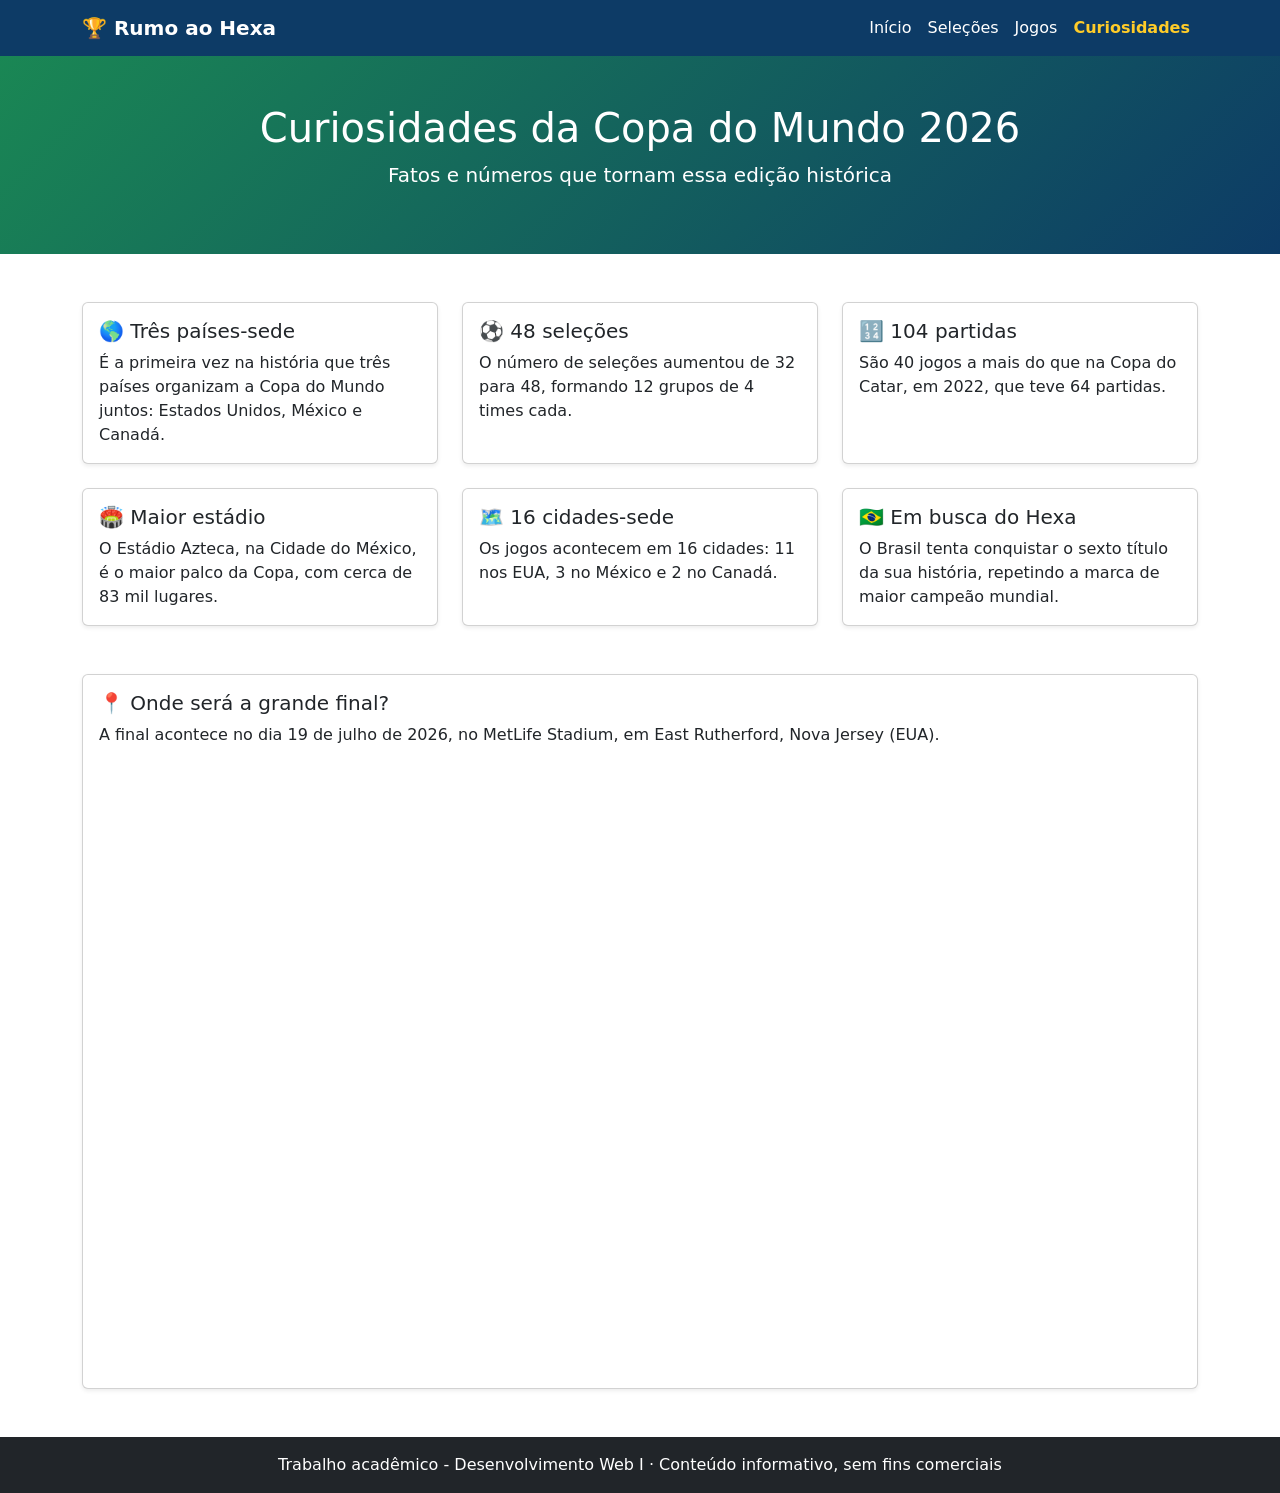
==== curiosidades.html @ 150e867f "ajusta estrutura de pastas" ====
<!DOCTYPE html>
<html lang="pt-br">
<head>
  <meta charset="UTF-8">
  <meta name="viewport" content="width=device-width, initial-scale=1.0">
  <title>Curiosidades - Copa do Mundo 2026</title>

  <!-- Esta página usa o Bootstrap para deixar o layout responsivo -->
  <link href="https://cdn.jsdelivr.net/npm/bootstrap@5.3.3/dist/css/bootstrap.min.css" rel="stylesheet">

  <!-- Um pouquinho de CSS próprio, só para manter as cores do site -->
  <style>
    .bg-copa {
      background: linear-gradient(135deg, #1a8754, #0d3b66);
    }
    .navbar-copa {
      background-color: #0d3b66;
    }
    .navbar-copa .nav-link {
      color: #fff !important;
    }
    .navbar-copa .nav-link.active {
      color: #ffcc29 !important;
      font-weight: bold;
    }
  </style>
</head>
<body>

  <!-- Menu de navegação feito com o componente "navbar" do Bootstrap.
       Em telas pequenas, ele se transforma em um menu "sanduíche" (responsivo) -->
  <nav class="navbar navbar-expand-lg navbar-copa">
    <div class="container">
      <a class="navbar-brand text-white fw-bold" href="index.html">🏆 Rumo ao Hexa</a>
      <button class="navbar-toggler" type="button" data-bs-toggle="collapse" data-bs-target="#menuPrincipal">
        <span class="navbar-toggler-icon"></span>
      </button>
      <div class="collapse navbar-collapse" id="menuPrincipal">
        <ul class="navbar-nav ms-auto">
          <li class="nav-item"><a class="nav-link" href="index.html">Início</a></li>
          <li class="nav-item"><a class="nav-link" href="selecoes.html">Seleções</a></li>
          <li class="nav-item"><a class="nav-link" href="jogos.html">Jogos</a></li>
          <li class="nav-item"><a class="nav-link active" href="curiosidades.html">Curiosidades</a></li>
        </ul>
      </div>
    </div>
  </nav>

  <!-- Cabeçalho da página -->
  <header class="bg-copa text-white text-center py-5">
    <h1>Curiosidades da Copa do Mundo 2026</h1>
    <p class="lead">Fatos e números que tornam essa edição histórica</p>
  </header>

  <main class="container my-5">

    <!-- Cards com curiosidades. row-cols muda o número de colunas conforme o tamanho da tela:
         1 coluna no celular, 2 no tablet e 3 no computador (isso é a responsividade do Bootstrap) -->
    <div class="row row-cols-1 row-cols-md-2 row-cols-lg-3 g-4">

      <div class="col">
        <div class="card h-100 shadow-sm">
          <div class="card-body">
            <h5 class="card-title">🌎 Três países-sede</h5>
            <p class="card-text">É a primeira vez na história que três países organizam a Copa do Mundo juntos: Estados Unidos, México e Canadá.</p>
          </div>
        </div>
      </div>

      <div class="col">
        <div class="card h-100 shadow-sm">
          <div class="card-body">
            <h5 class="card-title">⚽ 48 seleções</h5>
            <p class="card-text">O número de seleções aumentou de 32 para 48, formando 12 grupos de 4 times cada.</p>
          </div>
        </div>
      </div>

      <div class="col">
        <div class="card h-100 shadow-sm">
          <div class="card-body">
            <h5 class="card-title">🔢 104 partidas</h5>
            <p class="card-text">São 40 jogos a mais do que na Copa do Catar, em 2022, que teve 64 partidas.</p>
          </div>
        </div>
      </div>

      <div class="col">
        <div class="card h-100 shadow-sm">
          <div class="card-body">
            <h5 class="card-title">🏟️ Maior estádio</h5>
            <p class="card-text">O Estádio Azteca, na Cidade do México, é o maior palco da Copa, com cerca de 83 mil lugares.</p>
          </div>
        </div>
      </div>

      <div class="col">
        <div class="card h-100 shadow-sm">
          <div class="card-body">
            <h5 class="card-title">🗺️ 16 cidades-sede</h5>
            <p class="card-text">Os jogos acontecem em 16 cidades: 11 nos EUA, 3 no México e 2 no Canadá.</p>
          </div>
        </div>
      </div>

      <div class="col">
        <div class="card h-100 shadow-sm">
          <div class="card-body">
            <h5 class="card-title">🇧🇷 Em busca do Hexa</h5>
            <p class="card-text">O Brasil tenta conquistar o sexto título da sua história, repetindo a marca de maior campeão mundial.</p>
          </div>
        </div>
      </div>

    </div>

    <!-- Seção com mapa em iframe, mostrando onde será a final -->
    <div class="row mt-5">
      <div class="col-12">
        <div class="card shadow-sm">
          <div class="card-body">
            <h5 class="card-title">📍 Onde será a grande final?</h5>
            <p class="card-text">A final acontece no dia 19 de julho de 2026, no MetLife Stadium, em East Rutherford, Nova Jersey (EUA).</p>
            <div class="ratio ratio-16x9">
              <iframe src="https://maps.google.com/maps?q=MetLife+Stadium&t=&z=12&ie=UTF8&iwloc=&output=embed"
                      title="Mapa do MetLife Stadium"
                      style="border:0;" loading="lazy"></iframe>
            </div>
          </div>
        </div>
      </div>
    </div>

  </main>

  <footer class="bg-dark text-white text-center py-3">
    <p class="mb-0">Trabalho acadêmico - Desenvolvimento Web I &middot; Conteúdo informativo, sem fins comerciais</p>
  </footer>

  <!-- Script do Bootstrap: necessário para o menu sanduíche funcionar -->
  <script src="https://cdn.jsdelivr.net/npm/bootstrap@5.3.3/dist/js/bootstrap.bundle.min.js"></script>
</body>
</html>
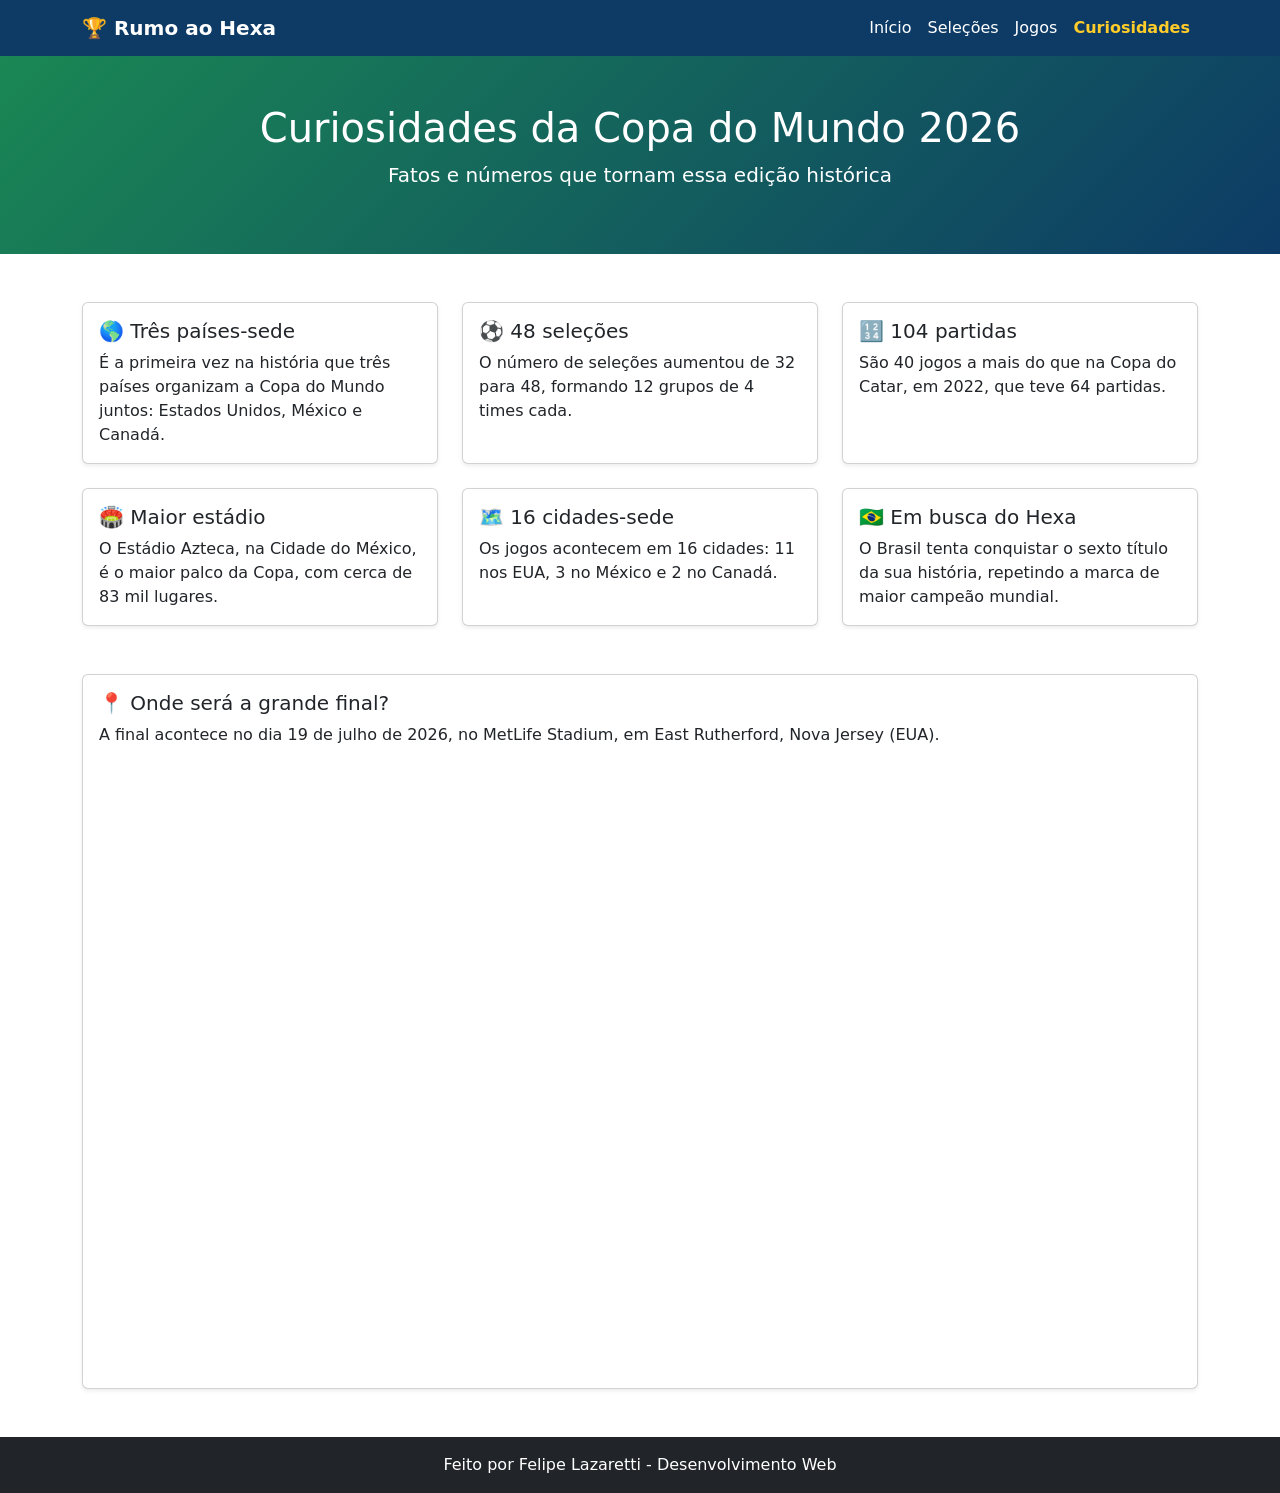
==== commit 532b56de: "updates" ====
--- a/curiosidades.html
+++ b/curiosidades.html
@@ -134,7 +134,7 @@
   </main>
 
   <footer class="bg-dark text-white text-center py-3">
-    <p class="mb-0">Trabalho acadêmico - Desenvolvimento Web I &middot; Conteúdo informativo, sem fins comerciais</p>
+    <p class="mb-0">Feito por Felipe Lazaretti - Desenvolvimento Web</p>
   </footer>
 
   <!-- Script do Bootstrap: necessário para o menu sanduíche funcionar -->
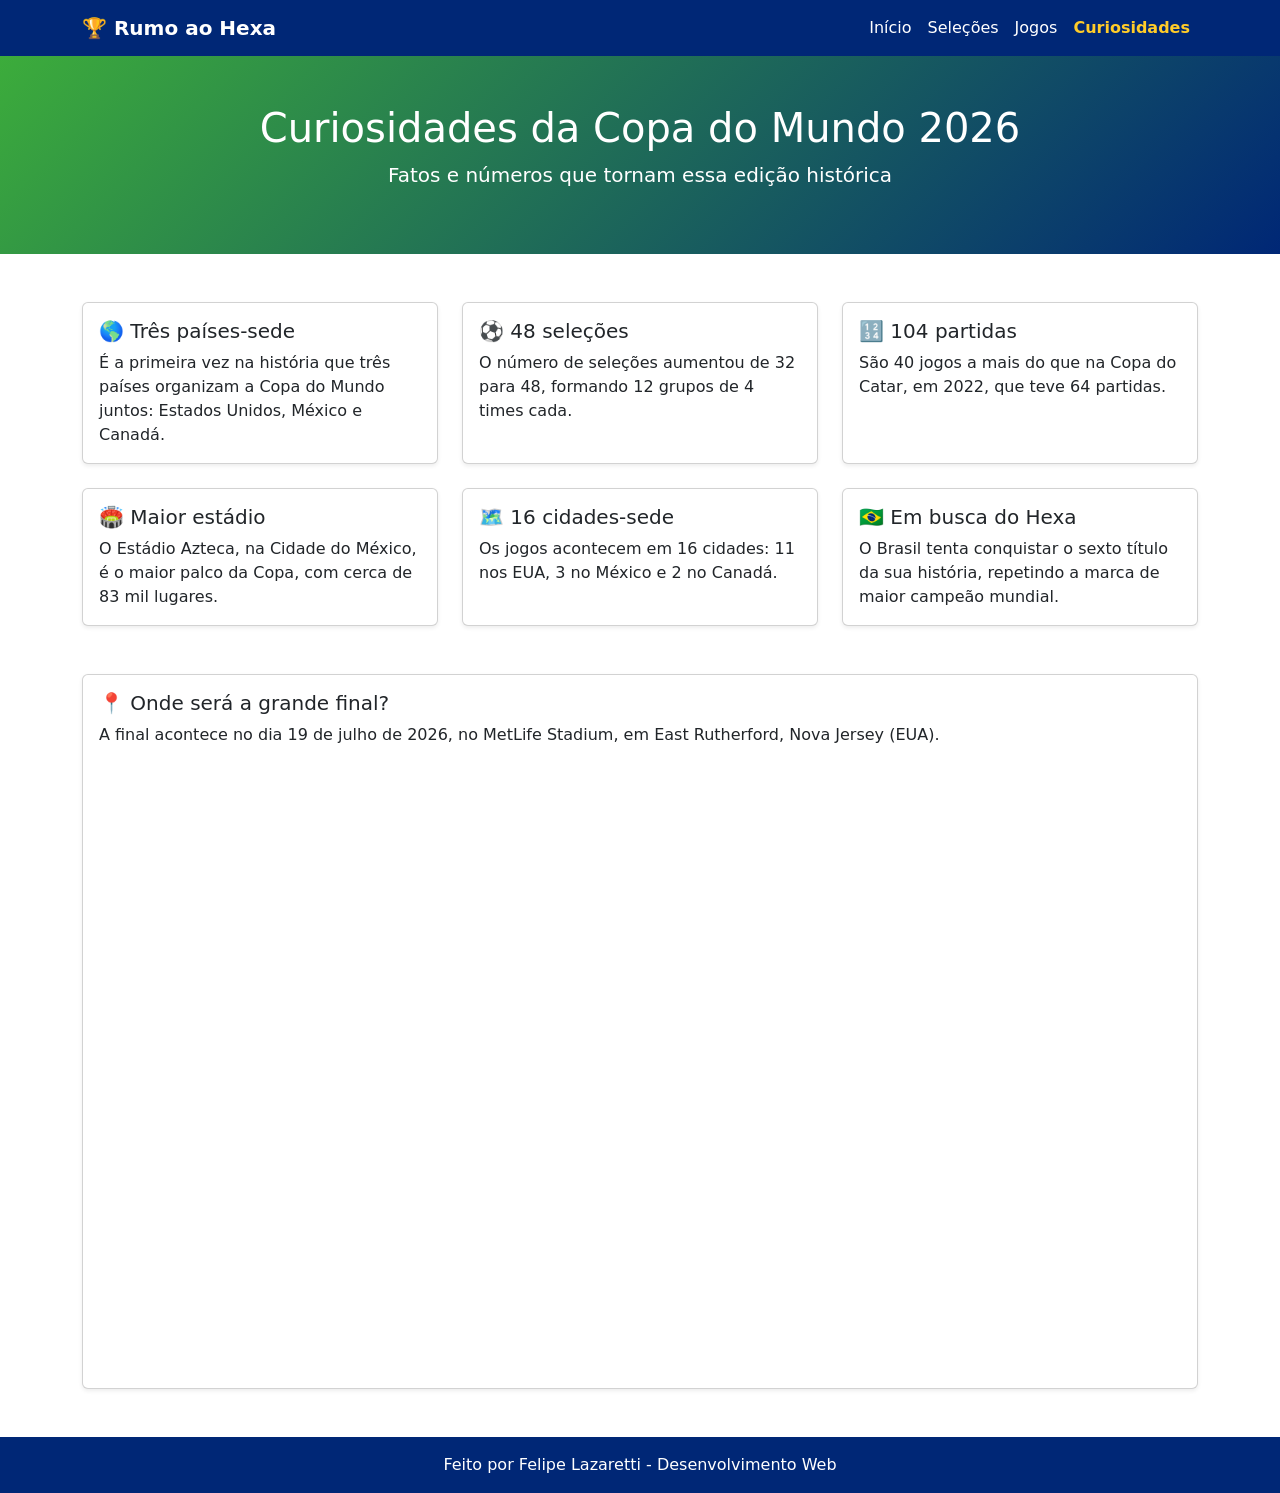
==== commit 31966556: "finalizado" ====
--- a/curiosidades.html
+++ b/curiosidades.html
@@ -11,10 +11,10 @@
   <!-- Um pouquinho de CSS próprio, só para manter as cores do site -->
   <style>
     .bg-copa {
-      background: linear-gradient(135deg, #1a8754, #0d3b66);
+      background: linear-gradient(135deg, #3CAC3B, #002776);
     }
     .navbar-copa {
-      background-color: #0d3b66;
+      background-color: #002776;
     }
     .navbar-copa .nav-link {
       color: #fff !important;
@@ -22,6 +22,11 @@
     .navbar-copa .nav-link.active {
       color: #ffcc29 !important;
       font-weight: bold;
+    }
+    /* Rodapé com a mesma cor azul usada no site principal */
+    .footer-copa {
+      background-color: #002776;
+      color: #ffffff;
     }
   </style>
 </head>
@@ -133,7 +138,7 @@
 
   </main>
 
-  <footer class="bg-dark text-white text-center py-3">
+  <footer class="footer-copa text-white text-center py-3">
     <p class="mb-0">Feito por Felipe Lazaretti - Desenvolvimento Web</p>
   </footer>
 
